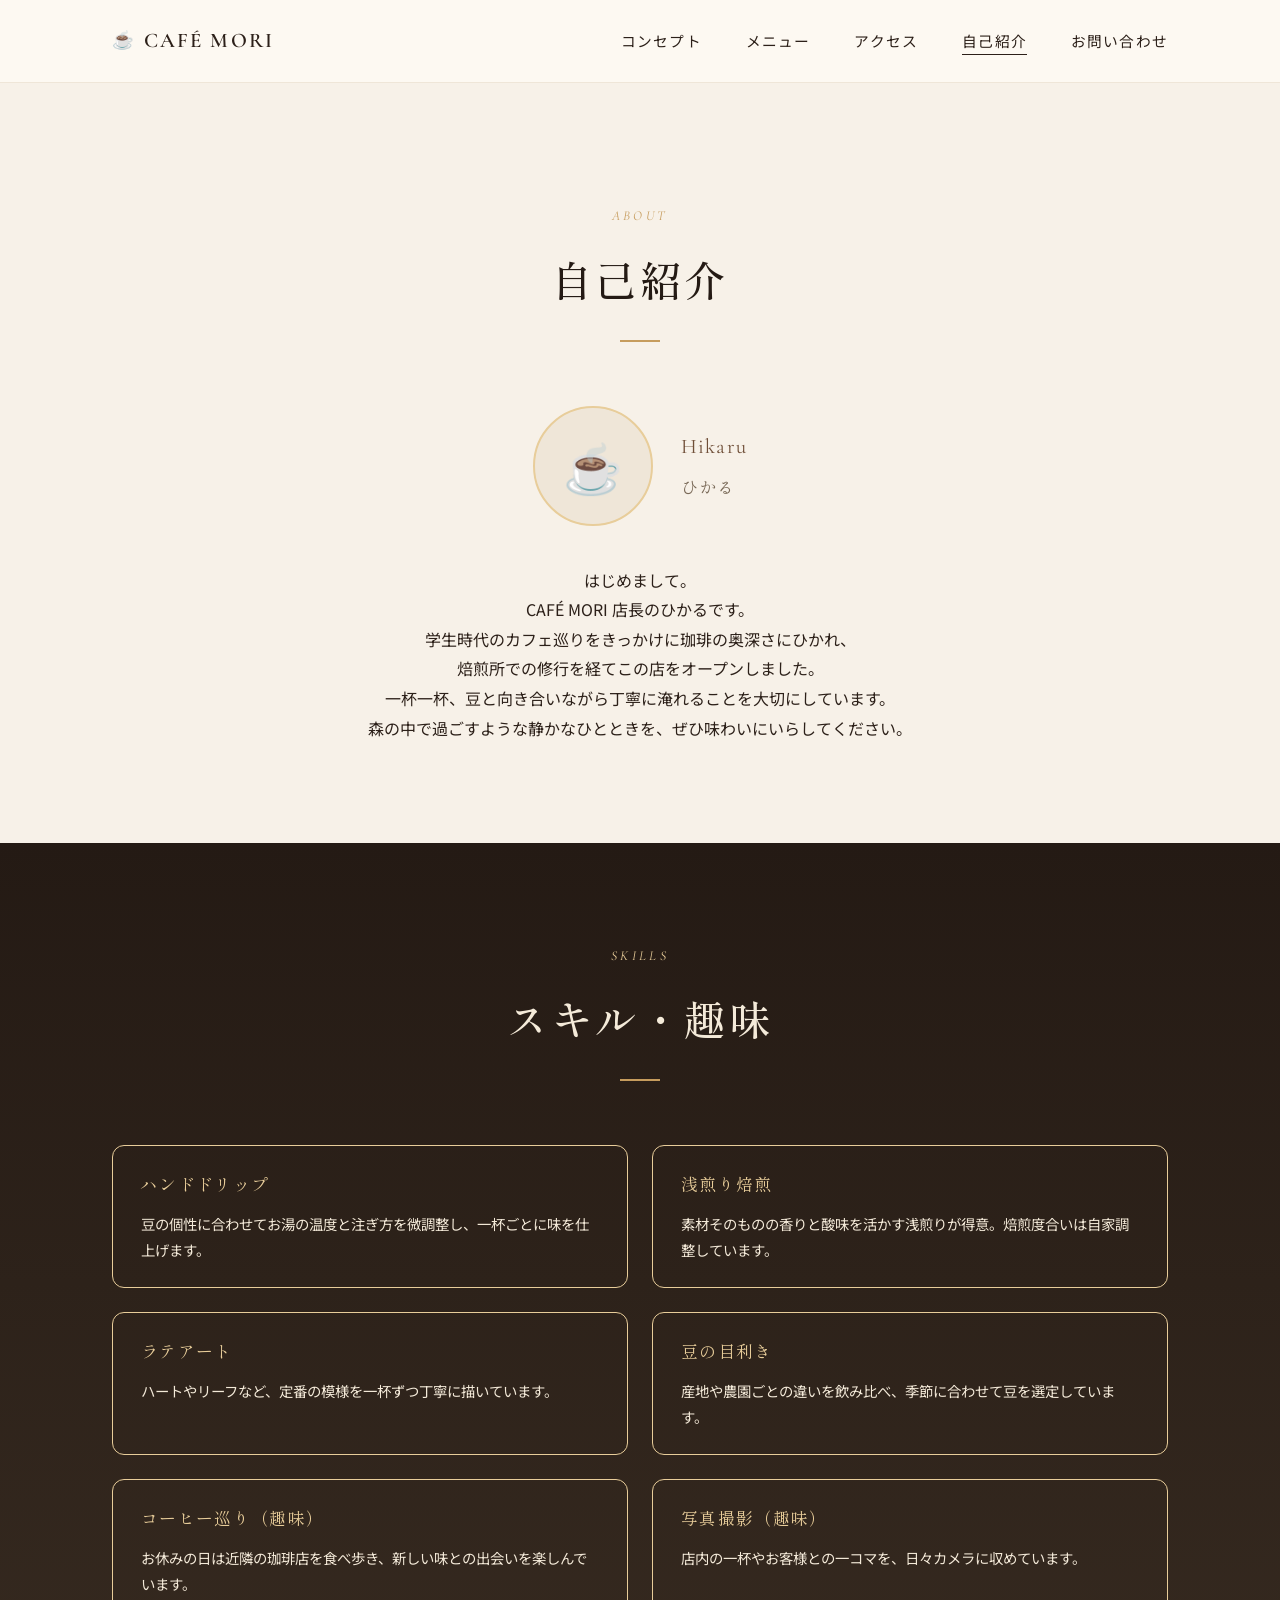
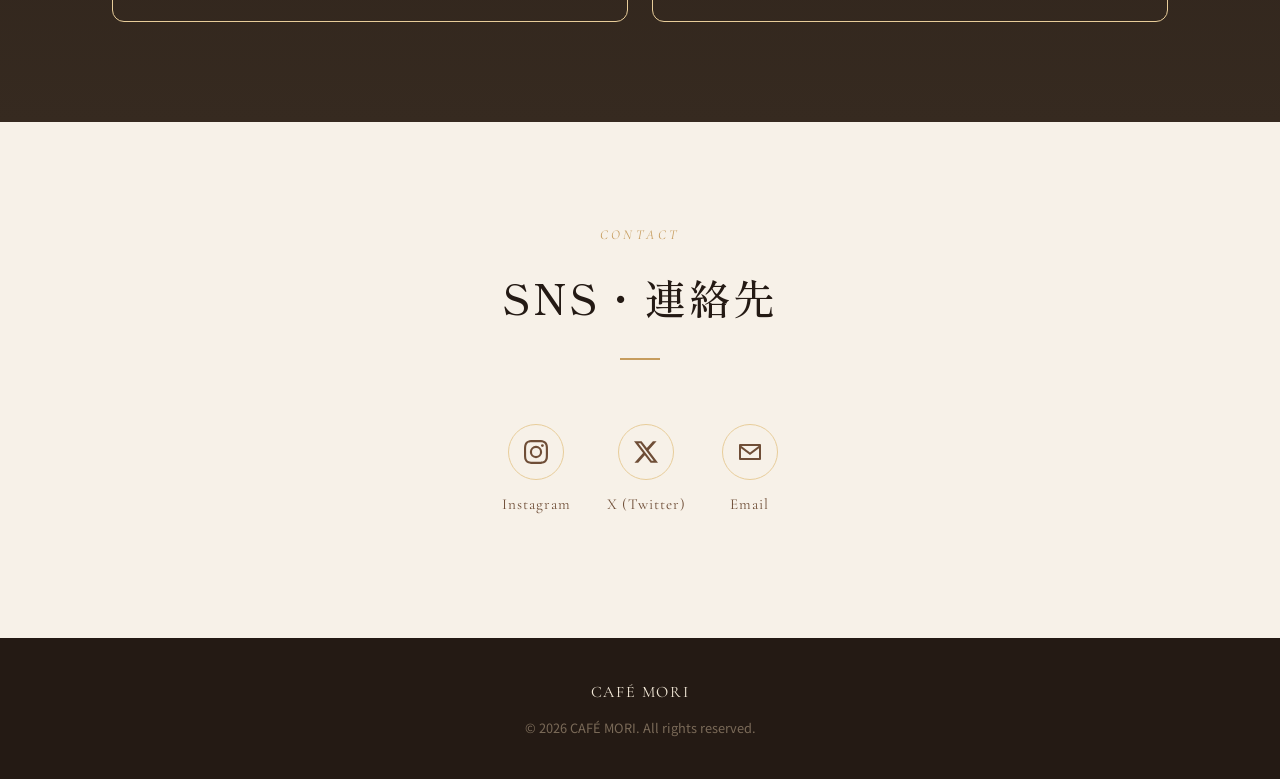
==== about/index.html @ 077fb13c "自己紹介ページ（店長紹介）を追加 about/ 以下に店長ひかるの自己紹介ページを新設し、TOPページのナビゲーションから 遷移できるようにする。ヘッダー・ナビはTOPページと共通のスタイルに合わせ、" ====
<!DOCTYPE html>
<html lang="ja">
<head>
<meta charset="UTF-8">
<meta name="viewport" content="width=device-width, initial-scale=1.0">
<title>自己紹介 | CAFÉ MORI</title>
<meta name="description" content="CAFÉ MORI 店長・垣迫ひかるの自己紹介ページです。">
<link rel="preconnect" href="https://fonts.googleapis.com">
<link rel="preconnect" href="https://fonts.gstatic.com" crossorigin>
<link href="https://fonts.googleapis.com/css2?family=Cormorant+Garamond:wght@400;500;600;700&family=Shippori+Mincho:wght@400;500;600&family=Noto+Sans+JP:wght@300;400;500;700&display=swap" rel="stylesheet">
<link rel="stylesheet" href="style.css">
</head>
<body>

<header class="header" id="header">
  <div class="header__inner">
    <a href="../index.html" class="logo" data-nav>
      <span class="logo__mark">☕</span>
      <span class="logo__text">CAFÉ MORI</span>
    </a>

    <nav class="nav" id="nav">
      <ul class="nav__list">
        <li><a href="../index.html#concept" class="nav__link" data-nav>コンセプト</a></li>
        <li><a href="../index.html#menu" class="nav__link" data-nav>メニュー</a></li>
        <li><a href="../index.html#access" class="nav__link" data-nav>アクセス</a></li>
        <li><a href="index.html" class="nav__link is-active" data-nav>自己紹介</a></li>
        <li><a href="../index.html#contact" class="nav__link" data-nav>お問い合わせ</a></li>
      </ul>
    </nav>

    <button class="hamburger" id="hamburger" aria-label="メニューを開く" aria-expanded="false">
      <span></span><span></span><span></span>
    </button>
  </div>
</header>

<main>

  <!-- PROFILE -->
  <section class="profile">
    <div class="section-inner">
      <p class="section-eyebrow">ABOUT</p>
      <h1 class="section-title">自己紹介</h1>

      <div class="profile__head">
        <div class="profile__photo" aria-hidden="true">☕</div>
        <div class="profile__name">
          <p class="profile__name-en">Hikaru</p>
          <p class="profile__name-ja">ひかる</p>
        </div>
      </div>

      <p class="profile__bio">
        はじめまして。<br>
        CAFÉ MORI 店長のひかるです。<br>
        学生時代のカフェ巡りをきっかけに珈琲の奥深さにひかれ、<br>
        焙煎所での修行を経てこの店をオープンしました。<br>
        一杯一杯、豆と向き合いながら丁寧に淹れることを大切にしています。<br>
        森の中で過ごすような静かなひとときを、ぜひ味わいにいらしてください。
      </p>
    </div>
  </section>

  <!-- SKILLS -->
  <section class="skills">
    <div class="section-inner">
      <p class="section-eyebrow section-eyebrow--light">SKILLS</p>
      <h2 class="section-title section-title--light">スキル・趣味</h2>

      <ul class="skills__list">
        <li class="skills__card">
          <p class="skills__name">ハンドドリップ</p>
          <p class="skills__desc">豆の個性に合わせてお湯の温度と注ぎ方を微調整し、一杯ごとに味を仕上げます。</p>
        </li>
        <li class="skills__card">
          <p class="skills__name">浅煎り焙煎</p>
          <p class="skills__desc">素材そのものの香りと酸味を活かす浅煎りが得意。焙煎度合いは自家調整しています。</p>
        </li>
        <li class="skills__card">
          <p class="skills__name">ラテアート</p>
          <p class="skills__desc">ハートやリーフなど、定番の模様を一杯ずつ丁寧に描いています。</p>
        </li>
        <li class="skills__card">
          <p class="skills__name">豆の目利き</p>
          <p class="skills__desc">産地や農園ごとの違いを飲み比べ、季節に合わせて豆を選定しています。</p>
        </li>
        <li class="skills__card">
          <p class="skills__name">コーヒー巡り（趣味）</p>
          <p class="skills__desc">お休みの日は近隣の珈琲店を食べ歩き、新しい味との出会いを楽しんでいます。</p>
        </li>
        <li class="skills__card">
          <p class="skills__name">写真撮影（趣味）</p>
          <p class="skills__desc">店内の一杯やお客様との一コマを、日々カメラに収めています。</p>
        </li>
      </ul>
    </div>
  </section>

  <!-- LINKS -->
  <section class="links">
    <div class="section-inner">
      <p class="section-eyebrow">CONTACT</p>
      <h2 class="section-title">SNS・連絡先</h2>

      <ul class="links__list">
        <li>
          <a href="#" class="links__item" aria-label="Instagram">
            <span class="links__icon">
              <svg viewBox="0 0 24 24" aria-hidden="true"><path d="M12 0C8.74 0 8.333.015 7.053.072 5.775.132 4.905.333 4.14.63c-.789.306-1.459.717-2.126 1.384S.935 3.35.63 4.14C.333 4.905.131 5.775.072 7.053.012 8.333 0 8.74 0 12s.015 3.667.072 4.947c.06 1.277.261 2.148.558 2.913.306.788.717 1.459 1.384 2.126.667.666 1.336 1.079 2.126 1.384.766.296 1.636.499 2.913.558C8.333 23.988 8.74 24 12 24s3.667-.015 4.947-.072c1.277-.06 2.148-.262 2.913-.558.788-.306 1.459-.718 2.126-1.384.666-.667 1.079-1.335 1.384-2.126.296-.765.499-1.636.558-2.913.06-1.28.072-1.687.072-4.947s-.015-3.667-.072-4.947c-.06-1.277-.262-2.149-.558-2.913-.306-.789-.718-1.459-1.384-2.126C21.319 1.347 20.651.935 19.86.63c-.765-.297-1.636-.499-2.913-.558C15.667.012 15.26 0 12 0zm0 2.16c3.203 0 3.585.016 4.85.071 1.17.055 1.805.249 2.227.415.562.217.96.477 1.382.896.419.42.679.819.896 1.381.164.422.36 1.057.413 2.227.057 1.266.07 1.646.07 4.85s-.015 3.585-.074 4.85c-.061 1.17-.256 1.805-.421 2.227a3.81 3.81 0 0 1-.9 1.382 3.744 3.744 0 0 1-1.38.896c-.42.164-1.065.36-2.235.413-1.274.057-1.649.07-4.859.07-3.211 0-3.586-.015-4.859-.074-1.171-.061-1.816-.256-2.236-.421a3.716 3.716 0 0 1-1.379-.9 3.644 3.644 0 0 1-.9-1.38c-.165-.42-.36-1.065-.42-2.235-.045-1.26-.061-1.649-.061-4.844 0-3.196.016-3.586.061-4.861.06-1.17.255-1.814.42-2.234.21-.57.479-.96.9-1.381.419-.419.81-.689 1.379-.898.42-.166 1.051-.361 2.221-.421 1.275-.045 1.65-.06 4.859-.06z"/><path d="M12 5.838a6.162 6.162 0 1 0 0 12.324 6.162 6.162 0 0 0 0-12.324zM12 16a4 4 0 1 1 0-8 4 4 0 0 1 0 8zm7.846-10.405a1.44 1.44 0 1 1-2.88 0 1.44 1.44 0 0 1 2.88 0z"/></svg>
            </span>
            <span class="links__label">Instagram</span>
          </a>
        </li>
        <li>
          <a href="#" class="links__item" aria-label="X (Twitter)">
            <span class="links__icon">
              <svg viewBox="0 0 24 24" aria-hidden="true"><path d="M18.901 1.153h3.68l-8.04 9.19L24 22.846h-7.406l-5.8-7.584-6.638 7.584H.474l8.6-9.83L0 1.154h7.594l5.243 6.932ZM17.61 20.644h2.039L6.486 3.24H4.298Z"/></svg>
            </span>
            <span class="links__label">X (Twitter)</span>
          </a>
        </li>
        <li>
          <a href="mailto:example@example.com" class="links__item" aria-label="Email">
            <span class="links__icon">
              <svg viewBox="0 0 24 24" aria-hidden="true"><path d="M2 4h20a1 1 0 0 1 1 1v14a1 1 0 0 1-1 1H2a1 1 0 0 1-1-1V5a1 1 0 0 1 1-1zm1.4 2 8.6 6.45L20.6 6H3.4zM3 8.2V18h18V8.2l-9 6.75L3 8.2z"/></svg>
            </span>
            <span class="links__label">Email</span>
          </a>
        </li>
      </ul>
    </div>
  </section>

</main>

<footer class="footer">
  <div class="footer__inner">
    <p class="footer__logo">CAFÉ MORI</p>
    <p class="footer__copy">&copy; 2026 CAFÉ MORI. All rights reserved.</p>
  </div>
</footer>

<script src="../script.js"></script>
</body>
</html>
---- about/style.css ----
/* ==========================================================================
   CAFÉ MORI — 自己紹介ページ Styles
   ========================================================================== */

:root {
  --color-bg: #f7f1e8;
  --color-bg-soft: #efe6d8;
  --color-dark: #241a14;
  --color-dark-soft: #362a20;
  --color-brown: #6f4e37;
  --color-gold: #c69c5d;
  --color-gold-light: #e8cd9a;
  --color-cream: #fdf9f2;
  --color-text: #2c2019;
  --color-text-light: #f4ead9;
  --color-text-muted: #7a6a58;

  --font-serif: 'Cormorant Garamond', 'Shippori Mincho', serif;
  --font-mincho: 'Shippori Mincho', serif;
  --font-sans: 'Noto Sans JP', sans-serif;

  --container-w: 1120px;
  --transition: 0.5s cubic-bezier(0.65, 0, 0.35, 1);
}

* { margin: 0; padding: 0; box-sizing: border-box; }

body {
  font-family: var(--font-sans);
  color: var(--color-text);
  background: var(--color-bg);
  line-height: 1.85;
  -webkit-font-smoothing: antialiased;
}

a { color: inherit; text-decoration: none; }
ul { list-style: none; }

.section-inner {
  max-width: var(--container-w);
  margin: 0 auto;
  padding: 0 32px;
}

.section-eyebrow {
  font-family: var(--font-serif);
  font-style: italic;
  letter-spacing: 0.25em;
  color: var(--color-gold);
  font-size: 0.85rem;
  text-align: center;
  margin-bottom: 12px;
}
.section-eyebrow--light { color: var(--color-gold-light); }

.section-title {
  font-family: var(--font-mincho);
  font-weight: 500;
  font-size: clamp(1.7rem, 3.4vw, 2.6rem);
  text-align: center;
  color: var(--color-dark);
  margin-bottom: 64px;
  letter-spacing: 0.06em;
  position: relative;
}
.section-title--light { color: var(--color-text-light); }
.section-title::after {
  content: "";
  display: block;
  width: 40px;
  height: 2px;
  background: var(--color-gold);
  margin: 22px auto 0;
}

/* ---------- Header ---------- */
.header {
  background: var(--color-cream);
  border-bottom: 1px solid var(--color-bg-soft);
  padding: 22px 0;
}
.header__inner {
  max-width: var(--container-w);
  margin: 0 auto;
  padding: 0 32px;
  display: flex;
  align-items: center;
  justify-content: space-between;
}
.logo {
  display: flex;
  align-items: center;
  gap: 8px;
  font-family: var(--font-serif);
  font-weight: 600;
  font-size: 1.3rem;
  letter-spacing: 0.1em;
  color: var(--color-text);
}
.logo__mark { font-size: 1.1rem; }

.nav__list {
  display: flex;
  gap: 44px;
}
.nav__link {
  position: relative;
  font-size: 0.92rem;
  letter-spacing: 0.08em;
  color: var(--color-text);
  padding-bottom: 4px;
  transition: color var(--transition);
}
.nav__link::after {
  content: "";
  position: absolute;
  left: 0; bottom: 0;
  width: 0; height: 1px;
  background: currentColor;
  transition: width 0.3s ease;
}
.nav__link:hover::after,
.nav__link.is-active::after { width: 100%; }

.hamburger {
  display: none;
  flex-direction: column;
  justify-content: center;
  gap: 5px;
  width: 32px; height: 32px;
  background: none; border: none; cursor: pointer;
  z-index: 950;
}
.hamburger span {
  display: block;
  width: 100%; height: 1px;
  background: var(--color-dark);
  transition: var(--transition);
}

/* ---------- Profile ---------- */
.profile {
  padding: 120px 0 100px;
}
.profile__head {
  display: flex;
  align-items: center;
  justify-content: center;
  gap: 28px;
  margin-bottom: 40px;
}
.profile__photo {
  width: 120px;
  height: 120px;
  border-radius: 50%;
  background: var(--color-bg-soft);
  border: 2px solid var(--color-gold-light);
  display: flex;
  align-items: center;
  justify-content: center;
  font-size: 3rem;
  flex-shrink: 0;
}
.profile__name-en {
  font-family: var(--font-serif);
  font-size: 1.3rem;
  letter-spacing: 0.06em;
  color: var(--color-brown);
}
.profile__name-ja {
  font-family: var(--font-mincho);
  font-size: 1.1rem;
  color: var(--color-text-muted);
  margin-top: 4px;
}
.profile__bio {
  max-width: 620px;
  margin: 0 auto;
  text-align: center;
  color: var(--color-text);
}

/* ---------- Skills ---------- */
.skills {
  padding: 100px 0;
  background: linear-gradient(180deg, var(--color-dark) 0%, var(--color-dark-soft) 100%);
}
.skills__list {
  display: grid;
  grid-template-columns: repeat(2, 1fr);
  gap: 24px;
}
.skills__card {
  border: 1px solid var(--color-gold-light);
  border-radius: 12px;
  padding: 24px 28px;
}
.skills__name {
  font-family: var(--font-serif);
  letter-spacing: 0.08em;
  font-size: 1.05rem;
  color: var(--color-gold-light);
  margin-bottom: 10px;
}
.skills__desc {
  font-size: 0.9rem;
  color: var(--color-text-light);
  line-height: 1.8;
}

/* ---------- Links ---------- */
.links {
  padding: 100px 0 120px;
}
.links__list {
  display: flex;
  justify-content: center;
  flex-wrap: wrap;
  gap: 36px;
}
.links__item {
  display: flex;
  flex-direction: column;
  align-items: center;
  gap: 10px;
  font-family: var(--font-serif);
  font-size: 0.95rem;
  letter-spacing: 0.06em;
  color: var(--color-brown);
}
.links__icon {
  display: flex;
  align-items: center;
  justify-content: center;
  width: 56px;
  height: 56px;
  border-radius: 50%;
  border: 1px solid var(--color-gold-light);
  transition: var(--transition);
}
.links__icon svg {
  width: 24px;
  height: 24px;
  fill: var(--color-brown);
  transition: fill var(--transition);
}
.links__item:hover .links__icon {
  background: var(--color-gold-light);
}
.links__item:hover .links__icon svg {
  fill: var(--color-dark);
}

/* ---------- Footer ---------- */
.footer {
  padding: 40px 0;
  background: var(--color-dark);
  color: var(--color-text-light);
  text-align: center;
}
.footer__inner {
  max-width: var(--container-w);
  margin: 0 auto;
  padding: 0 32px;
}
.footer__logo {
  font-family: var(--font-serif);
  letter-spacing: 0.1em;
  margin-bottom: 8px;
}
.footer__copy {
  font-size: 0.8rem;
  color: var(--color-text-muted);
}

/* ---------- Responsive ---------- */
@media (max-width: 720px) {
  .hamburger { display: flex; }

  .nav {
    position: fixed;
    inset: 0;
    background: var(--color-dark);
    display: flex;
    align-items: center;
    justify-content: center;
    opacity: 0;
    visibility: hidden;
    transition: var(--transition);
  }
  .nav.is-open { opacity: 1; visibility: visible; }
  .nav__list {
    flex-direction: column;
    text-align: center;
    gap: 32px;
  }
  .nav__link { font-size: 1.3rem; color: var(--color-text-light); }
}

@media (max-width: 600px) {
  .profile__head {
    flex-direction: column;
    gap: 16px;
  }
  .profile { padding: 90px 0 70px; }
  .skills, .links { padding: 70px 0; }
  .skills__list { grid-template-columns: 1fr; }
}
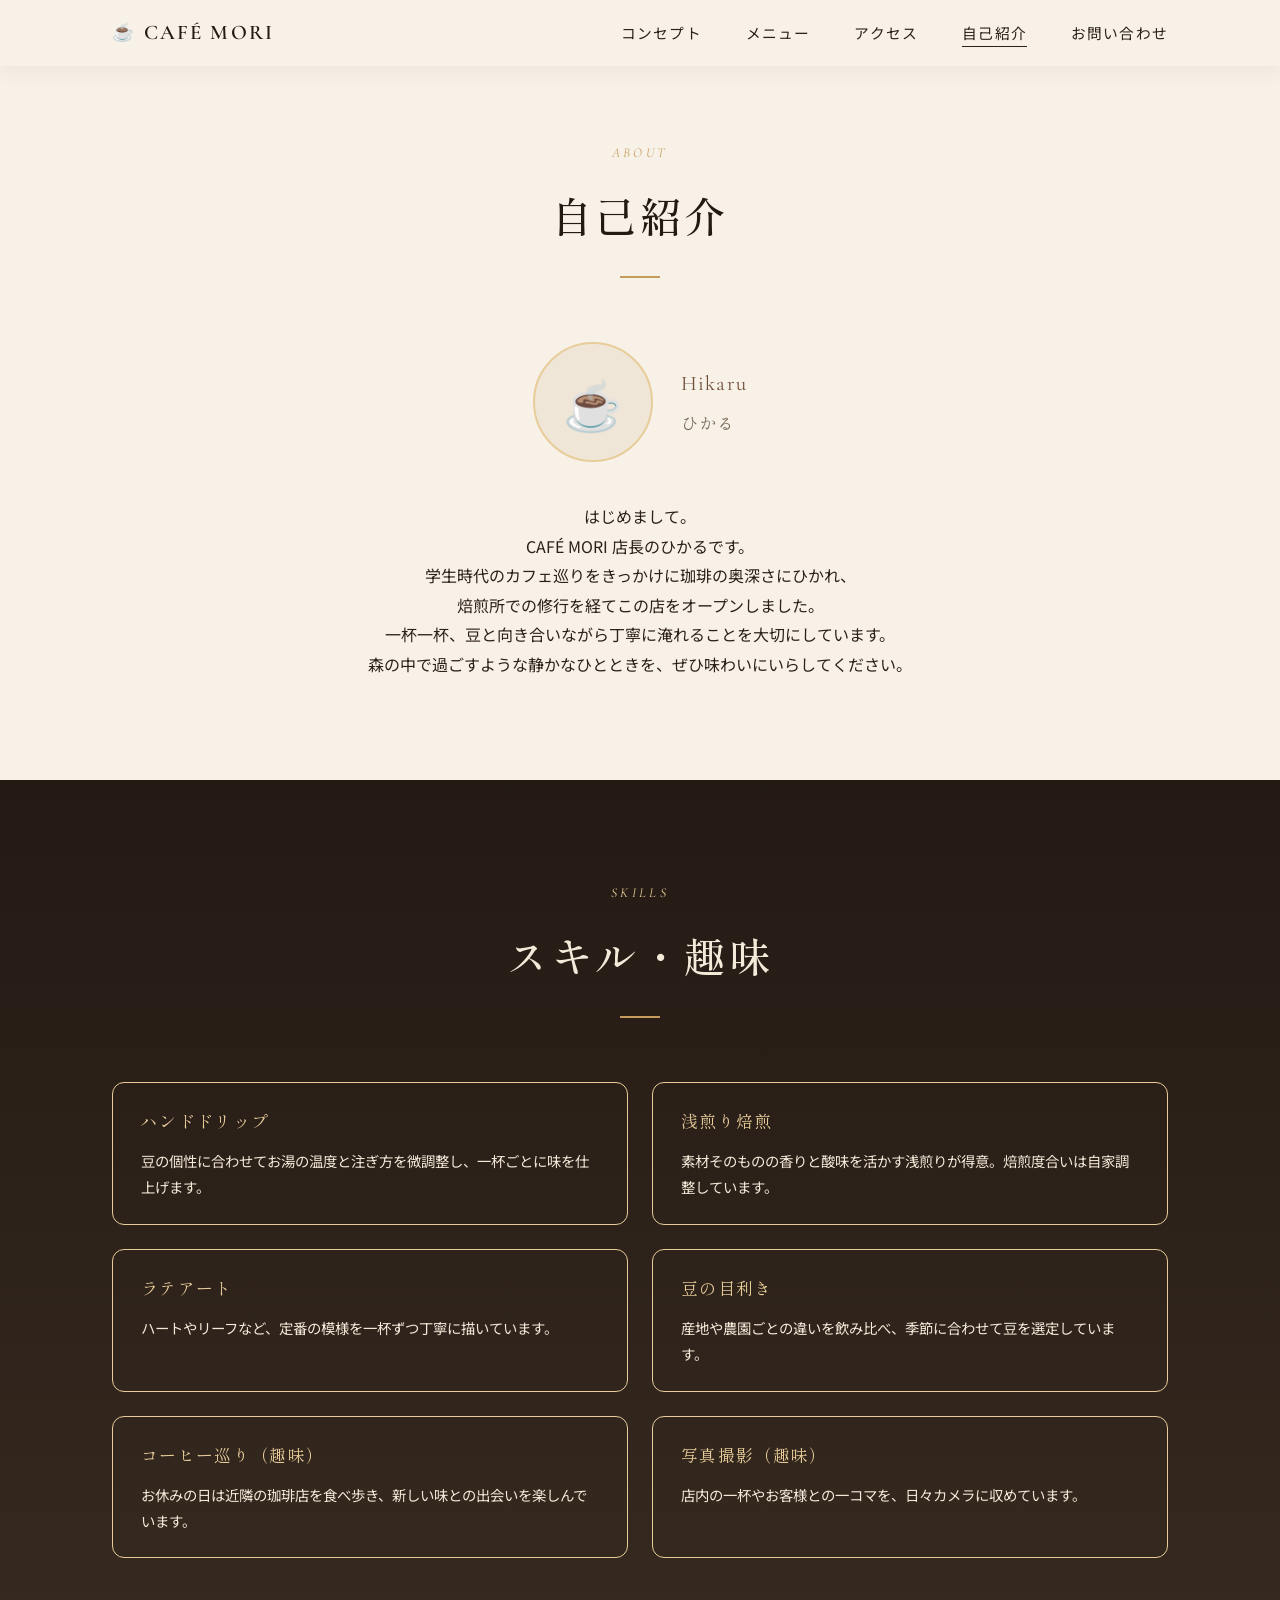
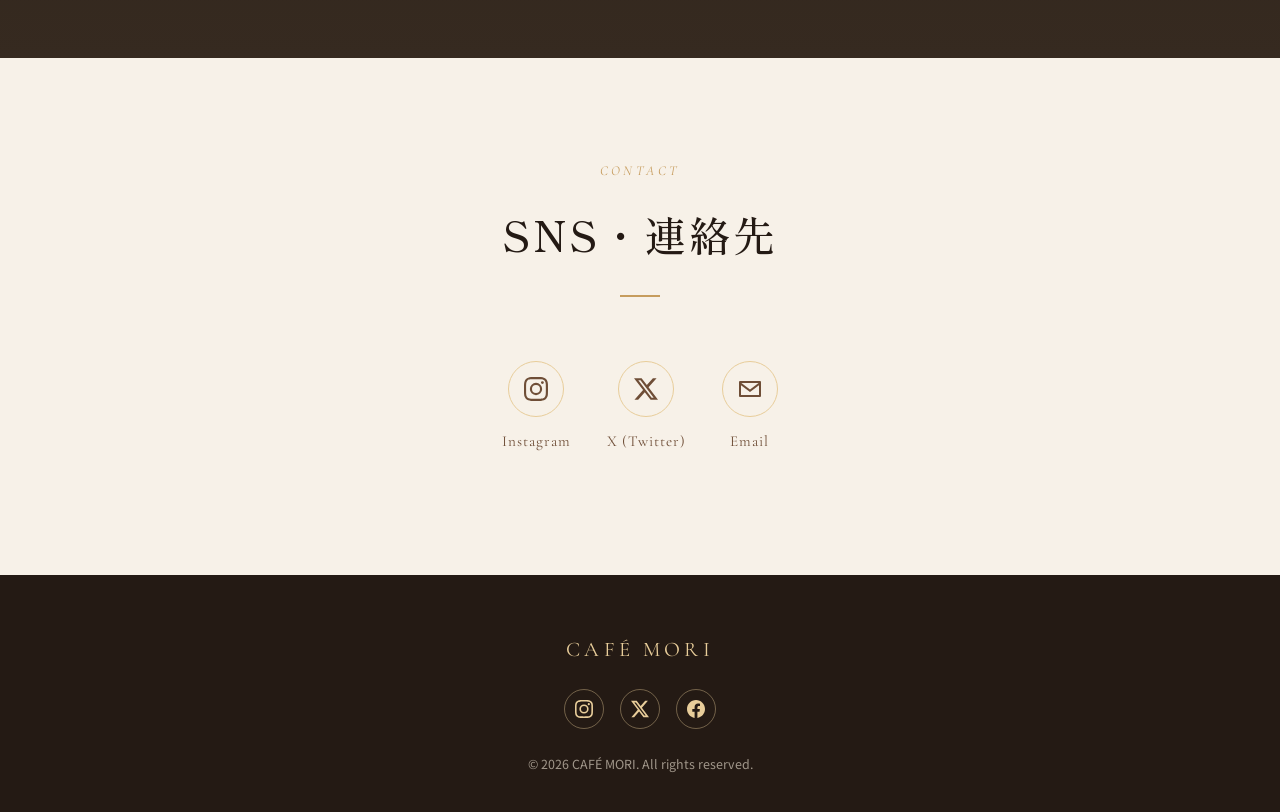
==== commit 36654d7a: "フッターのSNSリンクをアイコン表示に変更 自己紹介ページと同じ丸枠アイコンにし、自己紹介ページのフッターにも同じSNSリンクを追加。  Co-Authored-By: Claude Opus 5.5" ====
--- a/about/index.html
+++ b/about/index.html
@@ -8,11 +8,11 @@
 <link rel="preconnect" href="https://fonts.googleapis.com">
 <link rel="preconnect" href="https://fonts.gstatic.com" crossorigin>
 <link href="https://fonts.googleapis.com/css2?family=Cormorant+Garamond:wght@400;500;600;700&family=Shippori+Mincho:wght@400;500;600&family=Noto+Sans+JP:wght@300;400;500;700&display=swap" rel="stylesheet">
-<link rel="stylesheet" href="style.css">
+<link rel="stylesheet" href="../style.css">
 </head>
 <body>
 
-<header class="header" id="header">
+<header class="header header--solid" id="header">
   <div class="header__inner">
     <a href="../index.html" class="logo" data-nav>
       <span class="logo__mark">☕</span>
@@ -137,6 +137,11 @@
 <footer class="footer">
   <div class="footer__inner">
     <p class="footer__logo">CAFÉ MORI</p>
+    <div class="footer__sns">
+      <a href="#" class="footer__sns-link" aria-label="Instagram"><svg viewBox="0 0 24 24" aria-hidden="true"><path d="M12 0C8.74 0 8.333.015 7.053.072 5.775.132 4.905.333 4.14.63c-.789.306-1.459.717-2.126 1.384S.935 3.35.63 4.14C.333 4.905.131 5.775.072 7.053.012 8.333 0 8.74 0 12s.015 3.667.072 4.947c.06 1.277.261 2.148.558 2.913.306.788.717 1.459 1.384 2.126.667.666 1.336 1.079 2.126 1.384.766.296 1.636.499 2.913.558C8.333 23.988 8.74 24 12 24s3.667-.015 4.947-.072c1.277-.06 2.148-.262 2.913-.558.788-.306 1.459-.718 2.126-1.384.666-.667 1.079-1.335 1.384-2.126.296-.765.499-1.636.558-2.913.06-1.28.072-1.687.072-4.947s-.015-3.667-.072-4.947c-.06-1.277-.262-2.149-.558-2.913-.306-.789-.718-1.459-1.384-2.126C21.319 1.347 20.651.935 19.86.63c-.765-.297-1.636-.499-2.913-.558C15.667.012 15.26 0 12 0zm0 2.16c3.203 0 3.585.016 4.85.071 1.17.055 1.805.249 2.227.415.562.217.96.477 1.382.896.419.42.679.819.896 1.381.164.422.36 1.057.413 2.227.057 1.266.07 1.646.07 4.85s-.015 3.585-.074 4.85c-.061 1.17-.256 1.805-.421 2.227a3.81 3.81 0 0 1-.9 1.382 3.744 3.744 0 0 1-1.38.896c-.42.164-1.065.36-2.235.413-1.274.057-1.649.07-4.859.07-3.211 0-3.586-.015-4.859-.074-1.171-.061-1.816-.256-2.236-.421a3.716 3.716 0 0 1-1.379-.9 3.644 3.644 0 0 1-.9-1.38c-.165-.42-.36-1.065-.42-2.235-.045-1.26-.061-1.649-.061-4.844 0-3.196.016-3.586.061-4.861.06-1.17.255-1.814.42-2.234.21-.57.479-.96.9-1.381.419-.419.81-.689 1.379-.898.42-.166 1.051-.361 2.221-.421 1.275-.045 1.65-.06 4.859-.06z"/><path d="M12 5.838a6.162 6.162 0 1 0 0 12.324 6.162 6.162 0 0 0 0-12.324zM12 16a4 4 0 1 1 0-8 4 4 0 0 1 0 8zm7.846-10.405a1.44 1.44 0 1 1-2.88 0 1.44 1.44 0 0 1 2.88 0z"/></svg></a>
+      <a href="#" class="footer__sns-link" aria-label="X"><svg viewBox="0 0 24 24" aria-hidden="true"><path d="M18.901 1.153h3.68l-8.04 9.19L24 22.846h-7.406l-5.8-7.584-6.638 7.584H.474l8.6-9.83L0 1.154h7.594l5.243 6.932ZM17.61 20.644h2.039L6.486 3.24H4.298Z"/></svg></a>
+      <a href="#" class="footer__sns-link" aria-label="Facebook"><svg viewBox="0 0 24 24" aria-hidden="true"><path d="M24 12.073c0-6.627-5.373-12-12-12s-12 5.373-12 12c0 5.99 4.388 10.954 10.125 11.854v-8.385H7.078v-3.47h3.047V9.43c0-3.007 1.792-4.669 4.533-4.669 1.312 0 2.686.235 2.686.235v2.953H15.83c-1.491 0-1.956.925-1.956 1.874v2.25h3.328l-.532 3.47h-2.796v8.385C19.612 23.027 24 18.062 24 12.073z"/></svg></a>
+    </div>
     <p class="footer__copy">&copy; 2026 CAFÉ MORI. All rights reserved.</p>
   </div>
 </footer>
--- a/style.css
+++ b/style.css
@@ -0,0 +1,778 @@
+/* ==========================================================================
+   CAFÉ MORI — Landing Page Styles
+   ========================================================================== */
+
+:root {
+  --color-bg: #f7f1e8;
+  --color-bg-soft: #efe6d8;
+  --color-dark: #241a14;
+  --color-dark-soft: #362a20;
+  --color-brown: #6f4e37;
+  --color-gold: #c69c5d;
+  --color-gold-light: #e8cd9a;
+  --color-cream: #fdf9f2;
+  --color-text: #2c2019;
+  --color-text-light: #f4ead9;
+  --color-text-muted: #7a6a58;
+
+  --font-serif: 'Cormorant Garamond', 'Shippori Mincho', serif;
+  --font-mincho: 'Shippori Mincho', serif;
+  --font-sans: 'Noto Sans JP', sans-serif;
+
+  --container-w: 1120px;
+  --transition: 0.5s cubic-bezier(0.65, 0, 0.35, 1);
+}
+
+* { margin: 0; padding: 0; box-sizing: border-box; }
+
+html { scroll-behavior: auto; }
+
+body {
+  font-family: var(--font-sans);
+  color: var(--color-text);
+  background: var(--color-bg);
+  line-height: 1.85;
+  overflow-x: hidden;
+  -webkit-font-smoothing: antialiased;
+}
+
+a { color: inherit; text-decoration: none; }
+ul { list-style: none; }
+img { max-width: 100%; display: block; }
+
+.section-inner {
+  max-width: var(--container-w);
+  margin: 0 auto;
+  padding: 0 32px;
+}
+
+.section-eyebrow {
+  font-family: var(--font-serif);
+  font-style: italic;
+  letter-spacing: 0.25em;
+  color: var(--color-gold);
+  font-size: 0.85rem;
+  text-align: center;
+  margin-bottom: 12px;
+}
+.section-eyebrow--light { color: var(--color-gold-light); }
+
+.section-title {
+  font-family: var(--font-mincho);
+  font-weight: 500;
+  font-size: clamp(1.7rem, 3.4vw, 2.6rem);
+  text-align: center;
+  color: var(--color-dark);
+  margin-bottom: 64px;
+  letter-spacing: 0.06em;
+  position: relative;
+}
+.section-title--light { color: var(--color-text-light); }
+.section-title::after {
+  content: "";
+  display: block;
+  width: 40px;
+  height: 2px;
+  background: var(--color-gold);
+  margin: 22px auto 0;
+}
+
+/* ---------- Loader ---------- */
+.loader {
+  position: fixed;
+  inset: 0;
+  background: var(--color-dark);
+  color: var(--color-gold-light);
+  display: flex;
+  align-items: center;
+  justify-content: center;
+  font-family: var(--font-serif);
+  letter-spacing: 0.3em;
+  font-size: 1.1rem;
+  z-index: 9999;
+  transition: opacity 0.8s ease, visibility 0.8s ease;
+}
+.loader.is-hidden { opacity: 0; visibility: hidden; }
+
+/* ---------- Buttons ---------- */
+.btn {
+  display: inline-block;
+  padding: 14px 40px;
+  font-family: var(--font-serif);
+  font-size: 1rem;
+  letter-spacing: 0.15em;
+  border-radius: 999px;
+  transition: var(--transition);
+  cursor: pointer;
+}
+.btn--outline {
+  border: 1px solid var(--color-gold-light);
+  color: var(--color-text-light);
+}
+.btn--outline:hover {
+  background: var(--color-gold-light);
+  color: var(--color-dark);
+}
+
+/* ---------- Header ---------- */
+.header {
+  position: fixed;
+  top: 0; left: 0; right: 0;
+  z-index: 900;
+  padding: 22px 0;
+  transition: var(--transition);
+}
+.header__inner {
+  max-width: var(--container-w);
+  margin: 0 auto;
+  padding: 0 32px;
+  display: flex;
+  align-items: center;
+  justify-content: space-between;
+}
+.header.is-scrolled {
+  padding: 14px 0;
+  background: rgba(247, 241, 232, 0.92);
+  backdrop-filter: blur(10px);
+  box-shadow: 0 4px 24px rgba(36, 26, 20, 0.06);
+}
+/* ヒーローがないサブページ用：最初から背景付きのヘッダーにする */
+.header--solid {
+  padding: 14px 0;
+  background: var(--color-bg);
+  box-shadow: 0 4px 24px rgba(36, 26, 20, 0.06);
+}
+
+.logo {
+  display: flex;
+  align-items: center;
+  gap: 8px;
+  font-family: var(--font-serif);
+  font-weight: 600;
+  font-size: 1.3rem;
+  letter-spacing: 0.1em;
+  color: var(--color-text-light);
+  transition: color var(--transition);
+}
+.header.is-scrolled .logo,
+.header--solid .logo { color: var(--color-dark); }
+.logo__mark { font-size: 1.1rem; }
+
+.nav__list {
+  display: flex;
+  gap: 44px;
+}
+.nav__link {
+  position: relative;
+  font-size: 0.92rem;
+  letter-spacing: 0.08em;
+  color: var(--color-text-light);
+  padding-bottom: 4px;
+  transition: color var(--transition);
+}
+.header.is-scrolled .nav__link,
+.header--solid .nav__link { color: var(--color-text); }
+.nav__link::after {
+  content: "";
+  position: absolute;
+  left: 0; bottom: 0;
+  width: 0; height: 1px;
+  background: currentColor;
+  transition: width 0.3s ease;
+}
+.nav__link:hover::after,
+.nav__link.is-active::after { width: 100%; }
+
+.hamburger {
+  display: none;
+  flex-direction: column;
+  justify-content: center;
+  gap: 5px;
+  width: 32px; height: 32px;
+  background: none; border: none; cursor: pointer;
+  z-index: 950;
+}
+.hamburger span {
+  display: block;
+  width: 100%; height: 1px;
+  background: var(--color-text-light);
+  transition: var(--transition);
+}
+.header.is-scrolled .hamburger span,
+.header--solid .hamburger span { background: var(--color-dark); }
+/* メニューを開いたときは暗い背景の上で見えるよう明るい色の「×」にする */
+.header .hamburger.is-open span { background: var(--color-text-light); }
+.hamburger.is-open span:nth-child(1) { transform: translateY(6px) rotate(45deg); }
+.hamburger.is-open span:nth-child(2) { opacity: 0; }
+.hamburger.is-open span:nth-child(3) { transform: translateY(-6px) rotate(-45deg); }
+
+/* ---------- Hero ---------- */
+.hero {
+  position: relative;
+  height: 100vh;
+  /* 低い画面でボタンとスクロール表示が重ならず、大きい画面で間延びしない範囲に収める */
+  min-height: 640px;
+  max-height: 800px;
+  display: flex;
+  align-items: center;
+  justify-content: center;
+  overflow: hidden;
+  color: var(--color-text-light);
+}
+.hero__bg {
+  position: absolute;
+  inset: 0;
+  background:
+    radial-gradient(ellipse at 30% 20%, rgba(198, 156, 93, 0.25), transparent 55%),
+    linear-gradient(160deg, #2c2019 0%, #241a14 45%, #40301f 100%);
+  z-index: 0;
+}
+.hero__bg::before {
+  content: "";
+  position: absolute;
+  inset: 0;
+  background-image:
+    repeating-linear-gradient(115deg, rgba(255,255,255,0.025) 0 2px, transparent 2px 90px);
+}
+.hero__overlay {
+  position: absolute;
+  inset: 0;
+  background: radial-gradient(circle at 50% 100%, rgba(0,0,0,0.35), transparent 60%);
+  z-index: 1;
+}
+.hero__leaf {
+  position: absolute;
+  border-radius: 50% 0 50% 50%;
+  background: linear-gradient(135deg, rgba(198,156,93,0.35), rgba(198,156,93,0));
+  z-index: 1;
+  filter: blur(1px);
+}
+.hero__leaf--1 { width: 260px; height: 260px; top: -60px; right: 8%; transform: rotate(30deg); }
+.hero__leaf--2 { width: 180px; height: 180px; bottom: -40px; left: 6%; transform: rotate(-30deg); }
+
+.hero__content {
+  position: relative;
+  z-index: 2;
+  text-align: center;
+  padding: 0 24px;
+}
+.hero__eyebrow {
+  font-family: var(--font-serif);
+  letter-spacing: 0.35em;
+  font-size: 0.85rem;
+  color: var(--color-gold-light);
+  margin-bottom: 26px;
+}
+.hero__title {
+  font-family: var(--font-mincho);
+  font-weight: 500;
+  font-size: clamp(2.2rem, 6vw, 4rem);
+  line-height: 1.4;
+  letter-spacing: 0.05em;
+  margin-bottom: 28px;
+}
+.hero__title span { display: block; }
+.hero__lead {
+  font-size: 1.05rem;
+  color: var(--color-text-light);
+  opacity: 0.85;
+  margin-bottom: 44px;
+}
+
+.scroll-cue {
+  position: absolute;
+  bottom: 16px;
+  left: 50%;
+  transform: translateX(-50%);
+  z-index: 2;
+  display: flex;
+  flex-direction: column;
+  align-items: center;
+  gap: 10px;
+  color: var(--color-text-light);
+}
+.scroll-cue__line {
+  width: 1px;
+  height: 44px;
+  background: linear-gradient(to bottom, rgba(244,234,217,0.9), transparent);
+  overflow: hidden;
+  position: relative;
+}
+.scroll-cue__line::after {
+  content: "";
+  position: absolute;
+  top: -100%;
+  left: 0; right: 0;
+  height: 100%;
+  background: var(--color-gold-light);
+  animation: scrollDrip 2s infinite ease-in-out;
+}
+@keyframes scrollDrip {
+  0% { top: -100%; }
+  60% { top: 100%; }
+  100% { top: 100%; }
+}
+.scroll-cue__text {
+  font-family: var(--font-serif);
+  font-size: 0.7rem;
+  letter-spacing: 0.3em;
+}
+
+/* ---------- Concept ---------- */
+.concept {
+  padding: 140px 0;
+  background: var(--color-bg);
+}
+.concept__grid {
+  display: grid;
+  grid-template-columns: 1.3fr 1fr;
+  gap: 72px;
+  align-items: center;
+}
+.concept__text p {
+  color: var(--color-text-muted);
+  margin-bottom: 22px;
+  font-size: 1rem;
+}
+.concept__stats {
+  display: flex;
+  flex-direction: column;
+  gap: 32px;
+  border-left: 1px solid var(--color-gold);
+  padding-left: 36px;
+}
+.stat__num {
+  display: block;
+  font-family: var(--font-serif);
+  font-size: 2.4rem;
+  color: var(--color-brown);
+  line-height: 1;
+  margin-bottom: 6px;
+}
+.stat__label {
+  font-size: 0.85rem;
+  color: var(--color-text-muted);
+  letter-spacing: 0.03em;
+}
+
+/* ---------- Menu ---------- */
+.menu {
+  padding: 140px 0;
+  background: linear-gradient(180deg, var(--color-dark) 0%, var(--color-dark-soft) 100%);
+}
+.menu__tabs {
+  display: flex;
+  justify-content: center;
+  gap: 12px;
+  margin-bottom: 56px;
+}
+.menu__tab {
+  font-family: var(--font-serif);
+  letter-spacing: 0.15em;
+  font-size: 0.9rem;
+  padding: 10px 30px;
+  border-radius: 999px;
+  border: 1px solid rgba(232, 205, 154, 0.4);
+  background: transparent;
+  color: var(--color-gold-light);
+  cursor: pointer;
+  transition: var(--transition);
+}
+.menu__tab.is-active,
+.menu__tab:hover {
+  background: var(--color-gold-light);
+  color: var(--color-dark);
+  border-color: var(--color-gold-light);
+}
+
+.menu__grid {
+  display: grid;
+  grid-template-columns: repeat(auto-fit, minmax(230px, 1fr));
+  gap: 28px;
+}
+/* display: grid が hidden 属性を打ち消すため、非表示のタブパネルを明示的に隠す */
+.menu__grid[hidden] { display: none; }
+.menu-card {
+  background: rgba(253, 249, 242, 0.04);
+  border: 1px solid rgba(232, 205, 154, 0.15);
+  border-radius: 14px;
+  padding: 36px 28px;
+  text-align: center;
+  transition: transform var(--transition), border-color var(--transition), background var(--transition);
+}
+.menu-card:hover {
+  transform: translateY(-6px);
+  border-color: var(--color-gold-light);
+  background: rgba(253, 249, 242, 0.07);
+}
+.menu-card__icon { font-size: 1.8rem; margin-bottom: 18px; }
+.menu-card__name {
+  font-family: var(--font-mincho);
+  font-size: 1.15rem;
+  color: var(--color-text-light);
+  margin-bottom: 12px;
+  font-weight: 500;
+}
+.menu-card__desc {
+  font-size: 0.85rem;
+  color: rgba(244, 234, 217, 0.65);
+  margin-bottom: 20px;
+  min-height: 44px;
+}
+.menu-card__price {
+  font-family: var(--font-serif);
+  font-size: 1.2rem;
+  color: var(--color-gold-light);
+  letter-spacing: 0.05em;
+}
+
+/* ---------- Access ---------- */
+.access {
+  padding: 140px 0;
+  background: var(--color-bg);
+}
+.access__grid {
+  display: grid;
+  grid-template-columns: 1fr 1fr;
+  gap: 56px;
+  align-items: stretch;
+}
+.access__map {
+  position: relative;
+  min-height: 340px;
+  border-radius: 16px;
+  background:
+    linear-gradient(rgba(111, 78, 55, 0.06) 1px, transparent 1px),
+    linear-gradient(90deg, rgba(111, 78, 55, 0.06) 1px, transparent 1px),
+    var(--color-bg-soft);
+  background-size: 32px 32px, 32px 32px, cover;
+  display: flex;
+  align-items: center;
+  justify-content: center;
+  border: 1px solid rgba(111, 78, 55, 0.15);
+}
+.access__map-pin {
+  font-size: 2.6rem;
+  filter: drop-shadow(0 8px 12px rgba(44, 32, 25, 0.25));
+  animation: bob 2.6s infinite ease-in-out;
+}
+@keyframes bob {
+  0%, 100% { transform: translateY(0); }
+  50% { transform: translateY(-10px); }
+}
+.access__info dl { display: flex; flex-direction: column; gap: 26px; }
+.access__row {
+  display: grid;
+  grid-template-columns: 96px 1fr;
+  gap: 20px;
+  border-bottom: 1px solid rgba(111, 78, 55, 0.15);
+  padding-bottom: 22px;
+}
+.access__row dt {
+  font-family: var(--font-serif);
+  font-weight: 600;
+  color: var(--color-brown);
+  letter-spacing: 0.08em;
+  font-size: 0.95rem;
+}
+.access__row dd { color: var(--color-text); font-size: 0.95rem; }
+
+/* ---------- Contact ---------- */
+.contact {
+  padding: 140px 0;
+  background: var(--color-bg-soft);
+}
+.contact__form {
+  max-width: 620px;
+  margin: 0 auto;
+  display: flex;
+  flex-direction: column;
+  gap: 26px;
+}
+.form-group {
+  display: flex;
+  flex-direction: column;
+  gap: 8px;
+  text-align: left;
+}
+.form-group label {
+  font-family: var(--font-serif);
+  font-weight: 600;
+  letter-spacing: 0.08em;
+  font-size: 0.95rem;
+  color: var(--color-brown);
+}
+.contact__form input,
+.contact__form textarea {
+  font-family: var(--font-sans);
+  font-size: 0.95rem;
+  color: var(--color-text);
+  background: var(--color-cream);
+  border: 1px solid rgba(111, 78, 55, 0.25);
+  border-radius: 8px;
+  padding: 14px 16px;
+  transition: border-color var(--transition), box-shadow var(--transition);
+  resize: vertical;
+}
+.contact__form input:focus,
+.contact__form textarea:focus {
+  outline: none;
+  border-color: var(--color-gold);
+  box-shadow: 0 0 0 3px rgba(198, 156, 93, 0.18);
+}
+.form-group.has-error input,
+.form-group.has-error textarea {
+  border-color: #b3543f;
+}
+.form-error {
+  min-height: 1.2em;
+  font-size: 0.78rem;
+  color: #b3543f;
+  letter-spacing: 0.02em;
+}
+.contact__form .btn--filled {
+  align-self: center;
+  margin-top: 8px;
+  border: 1px solid var(--color-brown);
+  background: var(--color-brown);
+  color: var(--color-cream);
+}
+.contact__form .btn--filled:hover {
+  background: var(--color-dark);
+  border-color: var(--color-dark);
+}
+
+/* ---------- Profile（自己紹介ページ） ---------- */
+.profile {
+  padding: 140px 0 100px;
+}
+.profile__head {
+  display: flex;
+  align-items: center;
+  justify-content: center;
+  gap: 28px;
+  margin-bottom: 40px;
+}
+.profile__photo {
+  width: 120px;
+  height: 120px;
+  border-radius: 50%;
+  background: var(--color-bg-soft);
+  border: 2px solid var(--color-gold-light);
+  display: flex;
+  align-items: center;
+  justify-content: center;
+  font-size: 3rem;
+  flex-shrink: 0;
+}
+.profile__name-en {
+  font-family: var(--font-serif);
+  font-size: 1.3rem;
+  letter-spacing: 0.06em;
+  color: var(--color-brown);
+}
+.profile__name-ja {
+  font-family: var(--font-mincho);
+  font-size: 1.1rem;
+  color: var(--color-text-muted);
+  margin-top: 4px;
+}
+.profile__bio {
+  max-width: 620px;
+  margin: 0 auto;
+  text-align: center;
+}
+
+/* ---------- Skills（自己紹介ページ） ---------- */
+.skills {
+  padding: 100px 0;
+  background: linear-gradient(180deg, var(--color-dark) 0%, var(--color-dark-soft) 100%);
+}
+.skills__list {
+  display: grid;
+  grid-template-columns: repeat(2, 1fr);
+  gap: 24px;
+}
+.skills__card {
+  border: 1px solid var(--color-gold-light);
+  border-radius: 12px;
+  padding: 24px 28px;
+}
+.skills__name {
+  font-family: var(--font-serif);
+  letter-spacing: 0.08em;
+  font-size: 1.05rem;
+  color: var(--color-gold-light);
+  margin-bottom: 10px;
+}
+.skills__desc {
+  font-size: 0.9rem;
+  color: var(--color-text-light);
+  line-height: 1.8;
+}
+
+/* ---------- Links（自己紹介ページ） ---------- */
+.links {
+  padding: 100px 0 120px;
+}
+.links__list {
+  display: flex;
+  justify-content: center;
+  flex-wrap: wrap;
+  gap: 36px;
+}
+.links__item {
+  display: flex;
+  flex-direction: column;
+  align-items: center;
+  gap: 10px;
+  font-family: var(--font-serif);
+  font-size: 0.95rem;
+  letter-spacing: 0.06em;
+  color: var(--color-brown);
+}
+.links__icon {
+  display: flex;
+  align-items: center;
+  justify-content: center;
+  width: 56px;
+  height: 56px;
+  border-radius: 50%;
+  border: 1px solid var(--color-gold-light);
+  transition: var(--transition);
+}
+.links__icon svg {
+  width: 24px;
+  height: 24px;
+  fill: var(--color-brown);
+  transition: fill var(--transition);
+}
+.links__item:hover .links__icon { background: var(--color-gold-light); }
+.links__item:hover .links__icon svg { fill: var(--color-dark); }
+
+/* ---------- Footer ---------- */
+.footer {
+  background: var(--color-dark);
+  color: rgba(244, 234, 217, 0.6);
+  padding: 56px 0 36px;
+  text-align: center;
+}
+.footer__logo {
+  font-family: var(--font-serif);
+  letter-spacing: 0.2em;
+  font-size: 1.3rem;
+  color: var(--color-gold-light);
+  margin-bottom: 20px;
+}
+.footer__sns {
+  display: flex;
+  justify-content: center;
+  gap: 16px;
+  margin-bottom: 24px;
+}
+/* 自己紹介ページの SNS リンクと同じ丸枠アイコン（暗い背景向けの配色） */
+.footer__sns-link {
+  display: flex;
+  align-items: center;
+  justify-content: center;
+  width: 40px;
+  height: 40px;
+  border-radius: 50%;
+  border: 1px solid rgba(232, 205, 154, 0.4);
+  transition: var(--transition);
+}
+.footer__sns-link svg {
+  width: 18px;
+  height: 18px;
+  fill: var(--color-gold-light);
+  transition: fill var(--transition);
+}
+.footer__sns-link:hover { background: var(--color-gold-light); }
+.footer__sns-link:hover svg { fill: var(--color-dark); }
+.footer__copy { font-size: 0.78rem; }
+
+/* ---------- To top ---------- */
+.to-top {
+  position: fixed;
+  right: 28px;
+  bottom: 28px;
+  width: 44px; height: 44px;
+  border-radius: 50%;
+  background: var(--color-dark);
+  color: var(--color-gold-light);
+  border: 1px solid rgba(232, 205, 154, 0.4);
+  font-size: 1.1rem;
+  cursor: pointer;
+  opacity: 0;
+  visibility: hidden;
+  transform: translateY(10px);
+  transition: var(--transition);
+  z-index: 800;
+}
+.to-top.is-visible { opacity: 1; visibility: visible; transform: translateY(0); }
+.to-top:hover { background: var(--color-gold-light); color: var(--color-dark); }
+
+/* ---------- Reveal animation ---------- */
+[data-reveal] {
+  opacity: 0;
+  transform: translateY(32px);
+  transition: opacity 0.9s ease, transform 0.9s ease;
+}
+[data-reveal].is-revealed {
+  opacity: 1;
+  transform: translateY(0);
+}
+
+/* ---------- Responsive ---------- */
+@media (max-width: 860px) {
+  .concept__grid,
+  .access__grid { grid-template-columns: 1fr; }
+  .concept__stats {
+    flex-direction: row;
+    flex-wrap: wrap;
+    border-left: none;
+    border-top: 1px solid var(--color-gold);
+    padding-left: 0;
+    padding-top: 32px;
+    gap: 40px;
+  }
+}
+
+@media (max-width: 720px) {
+  .hamburger { display: flex; }
+  /* backdrop-filter があると固定配置のメニューがヘッダー内に閉じ込められるため外す */
+  .header.is-scrolled { backdrop-filter: none; }
+
+  .nav {
+    position: fixed;
+    inset: 0;
+    background: var(--color-dark);
+    display: flex;
+    align-items: center;
+    justify-content: center;
+    opacity: 0;
+    visibility: hidden;
+    transition: var(--transition);
+  }
+  .nav.is-open { opacity: 1; visibility: visible; }
+  .nav__list {
+    flex-direction: column;
+    text-align: center;
+    gap: 32px;
+  }
+  .nav__link { font-size: 1.3rem; color: var(--color-text-light); }
+  /* ヘッダーの状態に関係なく、開いたメニュー内のリンクは明るい色にする */
+  .nav.is-open .nav__link { color: var(--color-text-light); }
+
+  .concept, .menu, .access { padding: 100px 0; }
+}
+
+@media (max-width: 600px) {
+  .profile { padding: 110px 0 70px; }
+  .profile__head {
+    flex-direction: column;
+    gap: 16px;
+  }
+  .skills, .links { padding: 70px 0; }
+  .skills__list { grid-template-columns: 1fr; }
+}
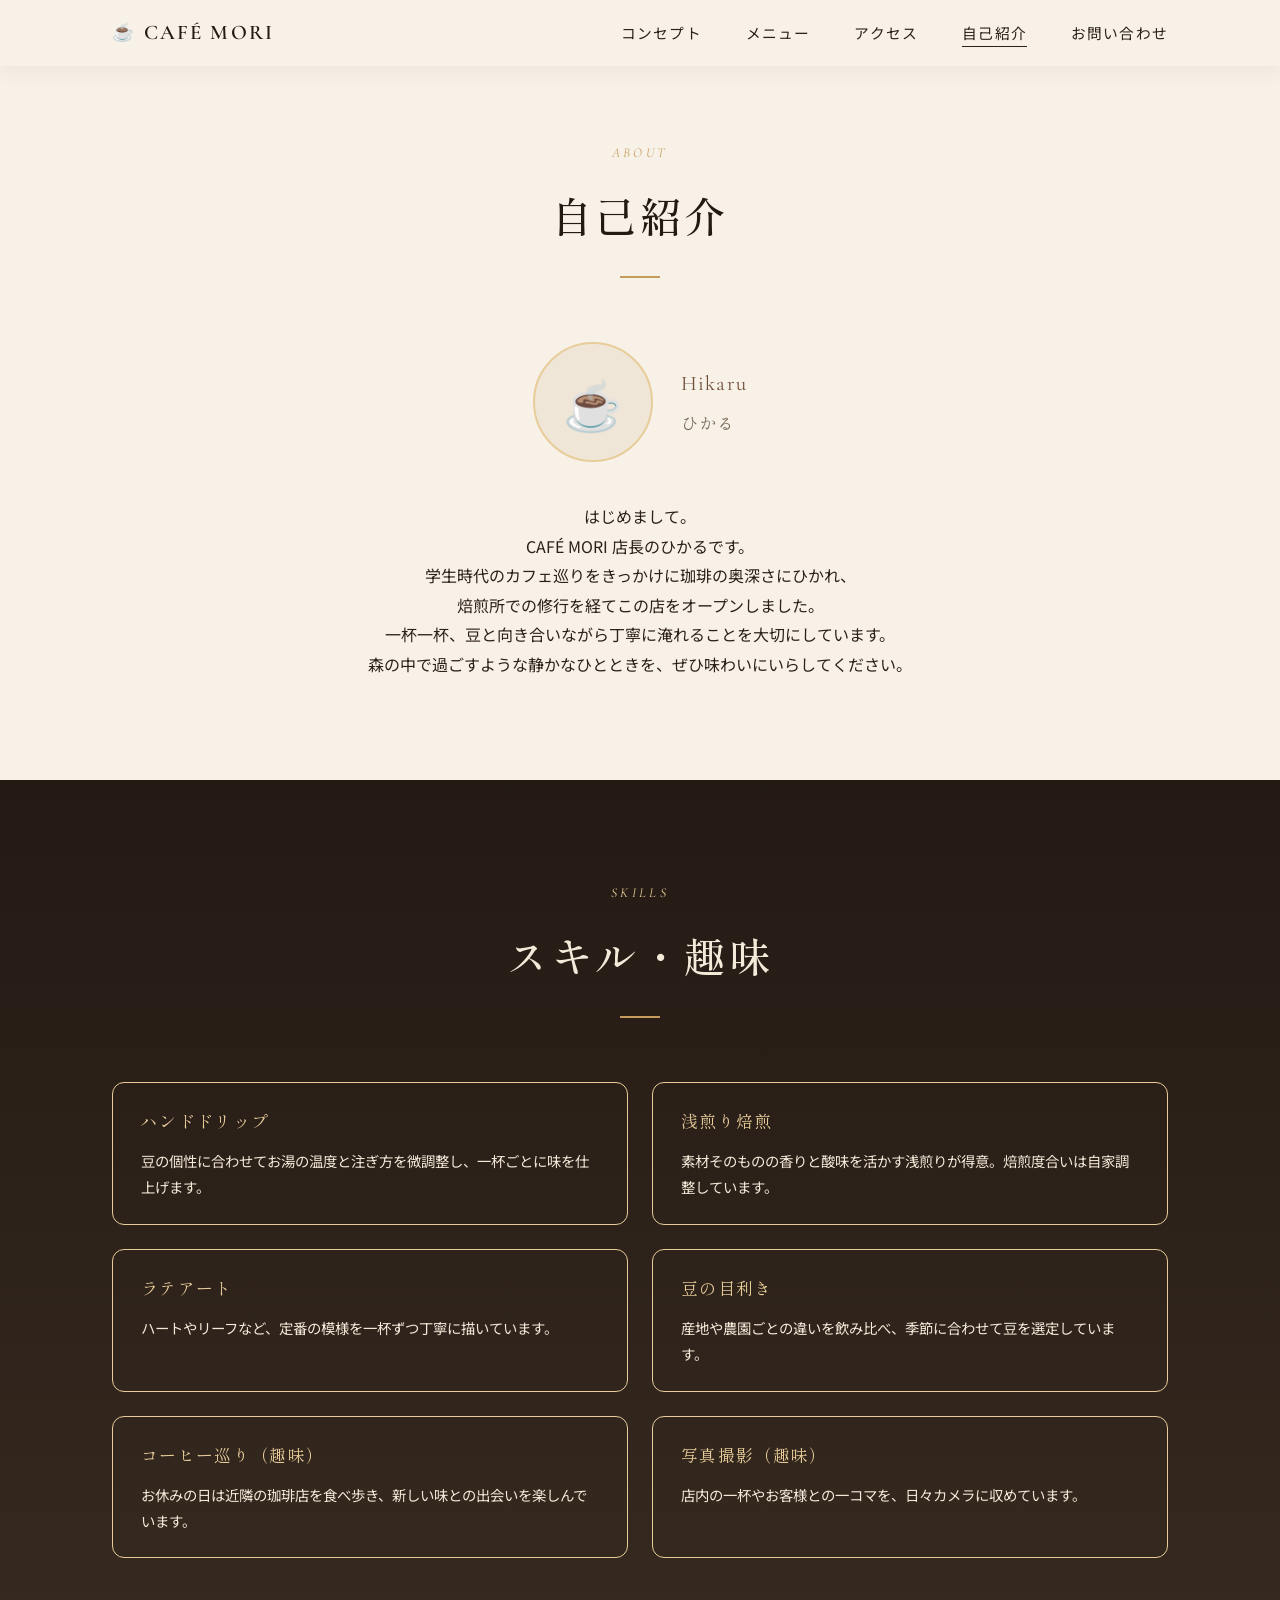
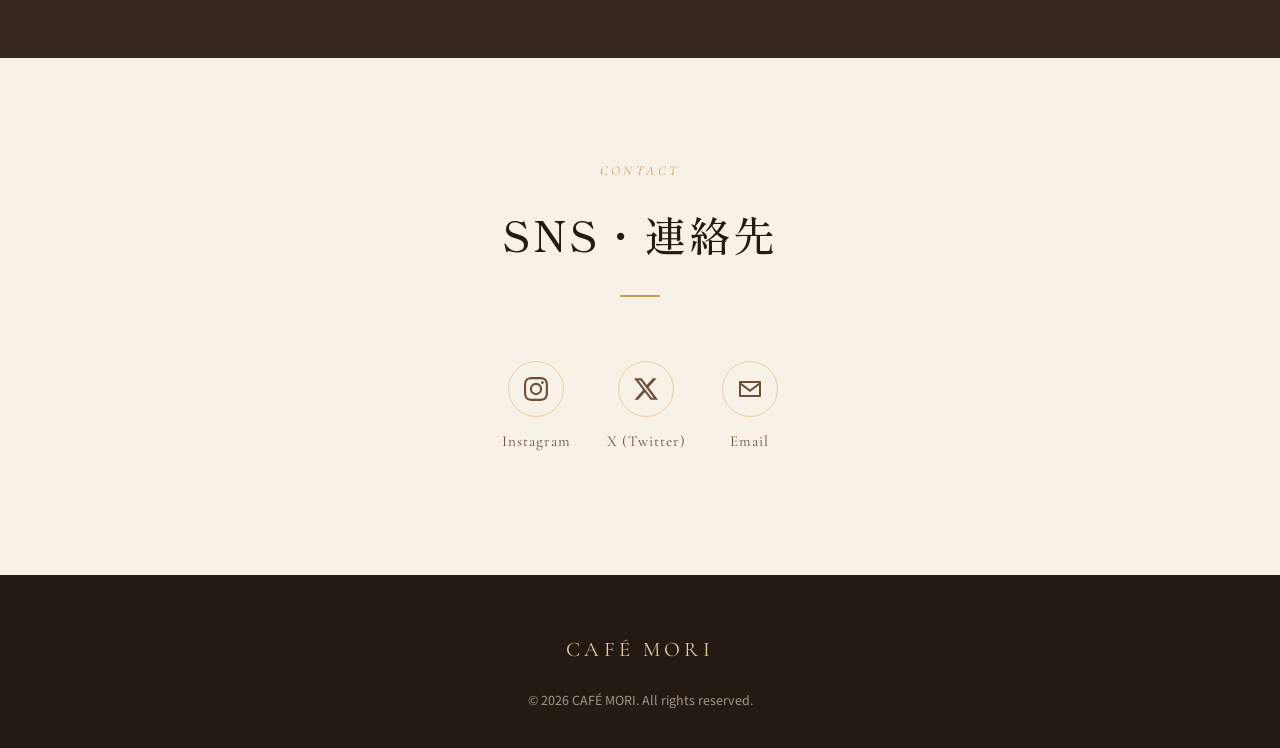
==== commit 49c974cb: "自己紹介ページのCSSを style.css に統合し、ヘッダーとメニュー表示を修正 about/style.css の重複定義を削除し、共通の style.css を読み込む形に変更。 ヒーローのな" ====
--- a/about/index.html
+++ b/about/index.html
@@ -137,11 +137,6 @@
 <footer class="footer">
   <div class="footer__inner">
     <p class="footer__logo">CAFÉ MORI</p>
-    <div class="footer__sns">
-      <a href="#" class="footer__sns-link" aria-label="Instagram"><svg viewBox="0 0 24 24" aria-hidden="true"><path d="M12 0C8.74 0 8.333.015 7.053.072 5.775.132 4.905.333 4.14.63c-.789.306-1.459.717-2.126 1.384S.935 3.35.63 4.14C.333 4.905.131 5.775.072 7.053.012 8.333 0 8.74 0 12s.015 3.667.072 4.947c.06 1.277.261 2.148.558 2.913.306.788.717 1.459 1.384 2.126.667.666 1.336 1.079 2.126 1.384.766.296 1.636.499 2.913.558C8.333 23.988 8.74 24 12 24s3.667-.015 4.947-.072c1.277-.06 2.148-.262 2.913-.558.788-.306 1.459-.718 2.126-1.384.666-.667 1.079-1.335 1.384-2.126.296-.765.499-1.636.558-2.913.06-1.28.072-1.687.072-4.947s-.015-3.667-.072-4.947c-.06-1.277-.262-2.149-.558-2.913-.306-.789-.718-1.459-1.384-2.126C21.319 1.347 20.651.935 19.86.63c-.765-.297-1.636-.499-2.913-.558C15.667.012 15.26 0 12 0zm0 2.16c3.203 0 3.585.016 4.85.071 1.17.055 1.805.249 2.227.415.562.217.96.477 1.382.896.419.42.679.819.896 1.381.164.422.36 1.057.413 2.227.057 1.266.07 1.646.07 4.85s-.015 3.585-.074 4.85c-.061 1.17-.256 1.805-.421 2.227a3.81 3.81 0 0 1-.9 1.382 3.744 3.744 0 0 1-1.38.896c-.42.164-1.065.36-2.235.413-1.274.057-1.649.07-4.859.07-3.211 0-3.586-.015-4.859-.074-1.171-.061-1.816-.256-2.236-.421a3.716 3.716 0 0 1-1.379-.9 3.644 3.644 0 0 1-.9-1.38c-.165-.42-.36-1.065-.42-2.235-.045-1.26-.061-1.649-.061-4.844 0-3.196.016-3.586.061-4.861.06-1.17.255-1.814.42-2.234.21-.57.479-.96.9-1.381.419-.419.81-.689 1.379-.898.42-.166 1.051-.361 2.221-.421 1.275-.045 1.65-.06 4.859-.06z"/><path d="M12 5.838a6.162 6.162 0 1 0 0 12.324 6.162 6.162 0 0 0 0-12.324zM12 16a4 4 0 1 1 0-8 4 4 0 0 1 0 8zm7.846-10.405a1.44 1.44 0 1 1-2.88 0 1.44 1.44 0 0 1 2.88 0z"/></svg></a>
-      <a href="#" class="footer__sns-link" aria-label="X"><svg viewBox="0 0 24 24" aria-hidden="true"><path d="M18.901 1.153h3.68l-8.04 9.19L24 22.846h-7.406l-5.8-7.584-6.638 7.584H.474l8.6-9.83L0 1.154h7.594l5.243 6.932ZM17.61 20.644h2.039L6.486 3.24H4.298Z"/></svg></a>
-      <a href="#" class="footer__sns-link" aria-label="Facebook"><svg viewBox="0 0 24 24" aria-hidden="true"><path d="M24 12.073c0-6.627-5.373-12-12-12s-12 5.373-12 12c0 5.99 4.388 10.954 10.125 11.854v-8.385H7.078v-3.47h3.047V9.43c0-3.007 1.792-4.669 4.533-4.669 1.312 0 2.686.235 2.686.235v2.953H15.83c-1.491 0-1.956.925-1.956 1.874v2.25h3.328l-.532 3.47h-2.796v8.385C19.612 23.027 24 18.062 24 12.073z"/></svg></a>
-    </div>
     <p class="footer__copy">&copy; 2026 CAFÉ MORI. All rights reserved.</p>
   </div>
 </footer>
--- a/style.css
+++ b/style.css
@@ -210,9 +210,7 @@
 .hero {
   position: relative;
   height: 100vh;
-  /* 低い画面でボタンとスクロール表示が重ならず、大きい画面で間延びしない範囲に収める */
-  min-height: 640px;
-  max-height: 800px;
+  min-height: 560px;
   display: flex;
   align-items: center;
   justify-content: center;
@@ -281,7 +279,7 @@
 
 .scroll-cue {
   position: absolute;
-  bottom: 16px;
+  bottom: 40px;
   left: 50%;
   transform: translateX(-50%);
   z-index: 2;
@@ -390,8 +388,6 @@
   grid-template-columns: repeat(auto-fit, minmax(230px, 1fr));
   gap: 28px;
 }
-/* display: grid が hidden 属性を打ち消すため、非表示のタブパネルを明示的に隠す */
-.menu__grid[hidden] { display: none; }
 .menu-card {
   background: rgba(253, 249, 242, 0.04);
   border: 1px solid rgba(232, 205, 154, 0.15);
@@ -667,28 +663,13 @@
 .footer__sns {
   display: flex;
   justify-content: center;
-  gap: 16px;
+  gap: 22px;
   margin-bottom: 24px;
-}
-/* 自己紹介ページの SNS リンクと同じ丸枠アイコン（暗い背景向けの配色） */
-.footer__sns-link {
-  display: flex;
-  align-items: center;
-  justify-content: center;
-  width: 40px;
-  height: 40px;
-  border-radius: 50%;
-  border: 1px solid rgba(232, 205, 154, 0.4);
-  transition: var(--transition);
-}
-.footer__sns-link svg {
-  width: 18px;
-  height: 18px;
-  fill: var(--color-gold-light);
-  transition: fill var(--transition);
-}
-.footer__sns-link:hover { background: var(--color-gold-light); }
-.footer__sns-link:hover svg { fill: var(--color-dark); }
+  font-family: var(--font-serif);
+  letter-spacing: 0.1em;
+}
+.footer__sns a { transition: color var(--transition); }
+.footer__sns a:hover { color: var(--color-gold-light); }
 .footer__copy { font-size: 0.78rem; }
 
 /* ---------- To top ---------- */
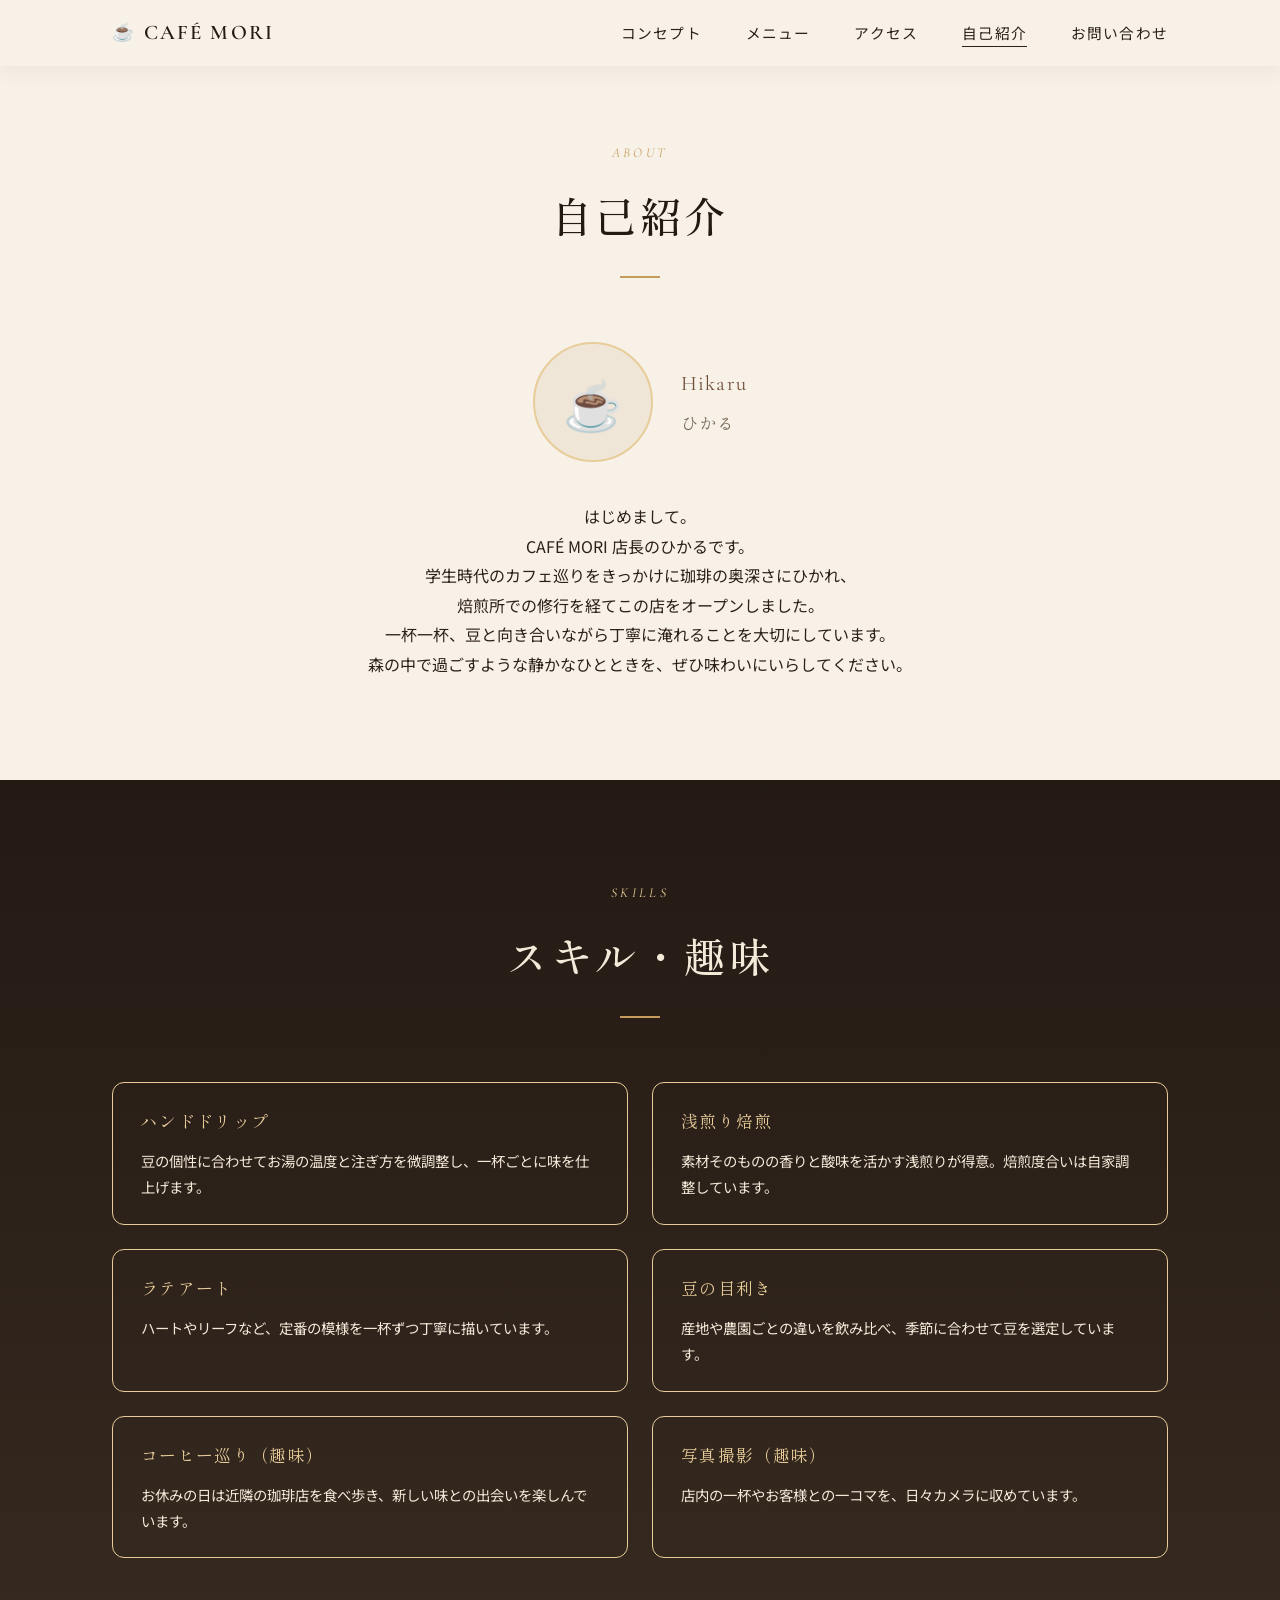
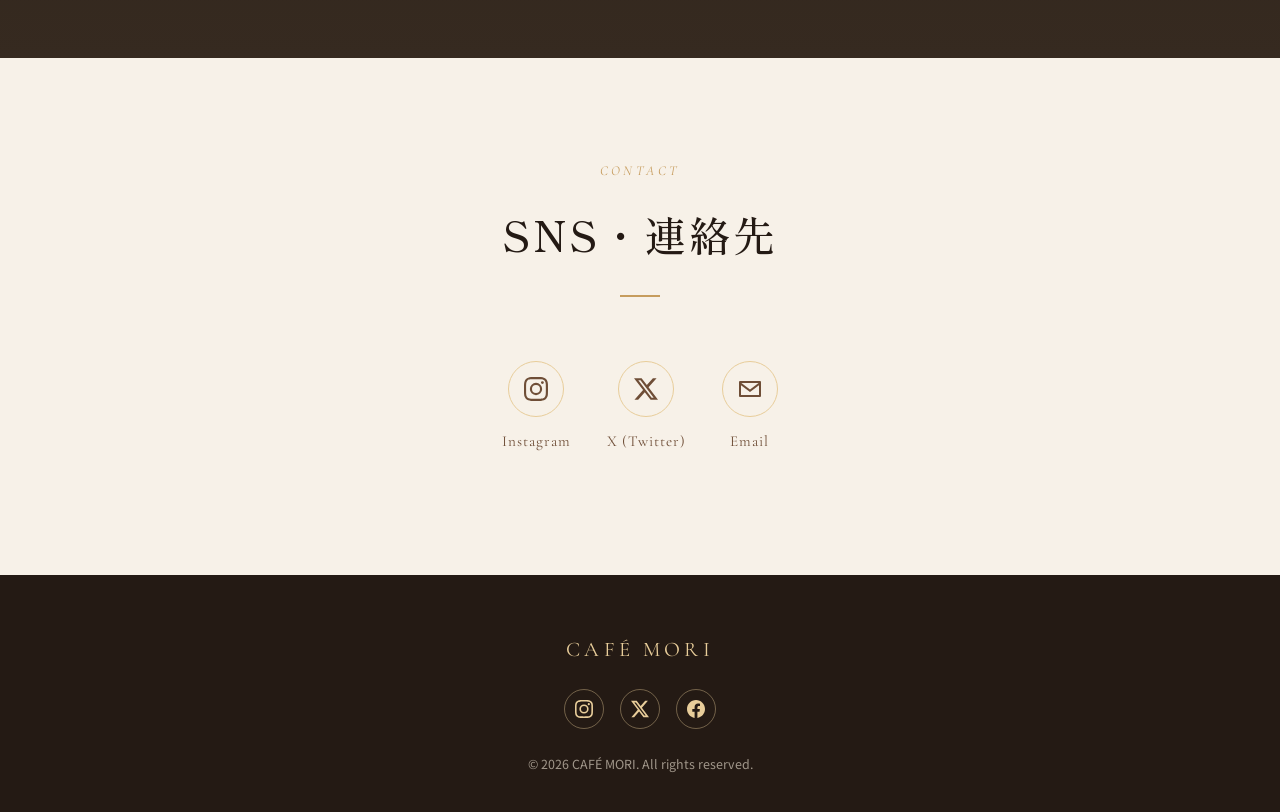
==== commit 9e214a33: "Merge pull request #2 from kakisako22/feature/chapter_5 自己紹介ページ（店長紹介）を追加" ====
--- a/about/index.html
+++ b/about/index.html
@@ -137,6 +137,11 @@
 <footer class="footer">
   <div class="footer__inner">
     <p class="footer__logo">CAFÉ MORI</p>
+    <div class="footer__sns">
+      <a href="#" class="footer__sns-link" aria-label="Instagram"><svg viewBox="0 0 24 24" aria-hidden="true"><path d="M12 0C8.74 0 8.333.015 7.053.072 5.775.132 4.905.333 4.14.63c-.789.306-1.459.717-2.126 1.384S.935 3.35.63 4.14C.333 4.905.131 5.775.072 7.053.012 8.333 0 8.74 0 12s.015 3.667.072 4.947c.06 1.277.261 2.148.558 2.913.306.788.717 1.459 1.384 2.126.667.666 1.336 1.079 2.126 1.384.766.296 1.636.499 2.913.558C8.333 23.988 8.74 24 12 24s3.667-.015 4.947-.072c1.277-.06 2.148-.262 2.913-.558.788-.306 1.459-.718 2.126-1.384.666-.667 1.079-1.335 1.384-2.126.296-.765.499-1.636.558-2.913.06-1.28.072-1.687.072-4.947s-.015-3.667-.072-4.947c-.06-1.277-.262-2.149-.558-2.913-.306-.789-.718-1.459-1.384-2.126C21.319 1.347 20.651.935 19.86.63c-.765-.297-1.636-.499-2.913-.558C15.667.012 15.26 0 12 0zm0 2.16c3.203 0 3.585.016 4.85.071 1.17.055 1.805.249 2.227.415.562.217.96.477 1.382.896.419.42.679.819.896 1.381.164.422.36 1.057.413 2.227.057 1.266.07 1.646.07 4.85s-.015 3.585-.074 4.85c-.061 1.17-.256 1.805-.421 2.227a3.81 3.81 0 0 1-.9 1.382 3.744 3.744 0 0 1-1.38.896c-.42.164-1.065.36-2.235.413-1.274.057-1.649.07-4.859.07-3.211 0-3.586-.015-4.859-.074-1.171-.061-1.816-.256-2.236-.421a3.716 3.716 0 0 1-1.379-.9 3.644 3.644 0 0 1-.9-1.38c-.165-.42-.36-1.065-.42-2.235-.045-1.26-.061-1.649-.061-4.844 0-3.196.016-3.586.061-4.861.06-1.17.255-1.814.42-2.234.21-.57.479-.96.9-1.381.419-.419.81-.689 1.379-.898.42-.166 1.051-.361 2.221-.421 1.275-.045 1.65-.06 4.859-.06z"/><path d="M12 5.838a6.162 6.162 0 1 0 0 12.324 6.162 6.162 0 0 0 0-12.324zM12 16a4 4 0 1 1 0-8 4 4 0 0 1 0 8zm7.846-10.405a1.44 1.44 0 1 1-2.88 0 1.44 1.44 0 0 1 2.88 0z"/></svg></a>
+      <a href="#" class="footer__sns-link" aria-label="X"><svg viewBox="0 0 24 24" aria-hidden="true"><path d="M18.901 1.153h3.68l-8.04 9.19L24 22.846h-7.406l-5.8-7.584-6.638 7.584H.474l8.6-9.83L0 1.154h7.594l5.243 6.932ZM17.61 20.644h2.039L6.486 3.24H4.298Z"/></svg></a>
+      <a href="#" class="footer__sns-link" aria-label="Facebook"><svg viewBox="0 0 24 24" aria-hidden="true"><path d="M24 12.073c0-6.627-5.373-12-12-12s-12 5.373-12 12c0 5.99 4.388 10.954 10.125 11.854v-8.385H7.078v-3.47h3.047V9.43c0-3.007 1.792-4.669 4.533-4.669 1.312 0 2.686.235 2.686.235v2.953H15.83c-1.491 0-1.956.925-1.956 1.874v2.25h3.328l-.532 3.47h-2.796v8.385C19.612 23.027 24 18.062 24 12.073z"/></svg></a>
+    </div>
     <p class="footer__copy">&copy; 2026 CAFÉ MORI. All rights reserved.</p>
   </div>
 </footer>
--- a/style.css
+++ b/style.css
@@ -210,7 +210,9 @@
 .hero {
   position: relative;
   height: 100vh;
-  min-height: 560px;
+  /* 低い画面でボタンとスクロール表示が重ならず、大きい画面で間延びしない範囲に収める */
+  min-height: 640px;
+  max-height: 800px;
   display: flex;
   align-items: center;
   justify-content: center;
@@ -279,7 +281,7 @@
 
 .scroll-cue {
   position: absolute;
-  bottom: 40px;
+  bottom: 16px;
   left: 50%;
   transform: translateX(-50%);
   z-index: 2;
@@ -388,6 +390,8 @@
   grid-template-columns: repeat(auto-fit, minmax(230px, 1fr));
   gap: 28px;
 }
+/* display: grid が hidden 属性を打ち消すため、非表示のタブパネルを明示的に隠す */
+.menu__grid[hidden] { display: none; }
 .menu-card {
   background: rgba(253, 249, 242, 0.04);
   border: 1px solid rgba(232, 205, 154, 0.15);
@@ -663,13 +667,28 @@
 .footer__sns {
   display: flex;
   justify-content: center;
-  gap: 22px;
+  gap: 16px;
   margin-bottom: 24px;
-  font-family: var(--font-serif);
-  letter-spacing: 0.1em;
-}
-.footer__sns a { transition: color var(--transition); }
-.footer__sns a:hover { color: var(--color-gold-light); }
+}
+/* 自己紹介ページの SNS リンクと同じ丸枠アイコン（暗い背景向けの配色） */
+.footer__sns-link {
+  display: flex;
+  align-items: center;
+  justify-content: center;
+  width: 40px;
+  height: 40px;
+  border-radius: 50%;
+  border: 1px solid rgba(232, 205, 154, 0.4);
+  transition: var(--transition);
+}
+.footer__sns-link svg {
+  width: 18px;
+  height: 18px;
+  fill: var(--color-gold-light);
+  transition: fill var(--transition);
+}
+.footer__sns-link:hover { background: var(--color-gold-light); }
+.footer__sns-link:hover svg { fill: var(--color-dark); }
 .footer__copy { font-size: 0.78rem; }
 
 /* ---------- To top ---------- */
